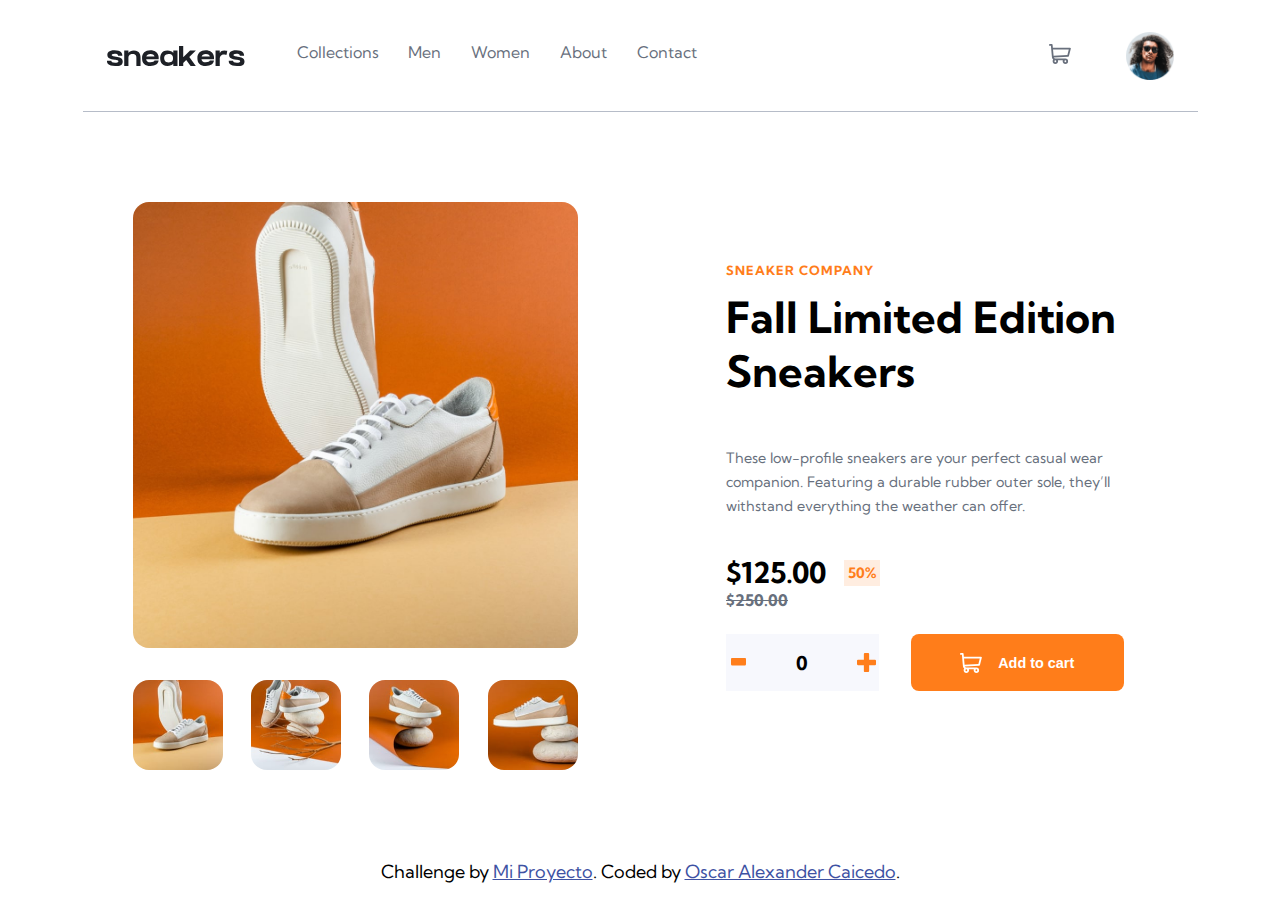
==== index.html @ dd8d0ca4 "Mi primer commit" ====
<!DOCTYPE html>
<html lang="en">
<head>
    <meta charset="UTF-8">
    <meta http-equiv="X-UA-Compatible" content="IE=edge">
    <meta name="viewport" content="width=device-width, initial-scale=1.0">

    <title>Frontend mentor | Alex Caicedo</title>
    <link rel="stylesheet" href="./main.css">

    <style>
      .attribution { font-size: 18px; text-align: center; }
      .attribution a { color: hsl(228, 45%, 44%); }
    </style>
  </head>
  <body>
  
    <main class="main-container">
      <header class="header">
        <div class="header__navigation">
          <img class="header__menu" src="./ecommerce-product-page-main/images/icon-menu.svg" alt="menu icon">
          <img class="header__logo" src="./ecommerce-product-page-main/images/logo.svg" alt="logo">
  
          <nav class="navbar">
            <ul class="navbar__items">
              <li><a class="navbar__link" href="#">Collections</a></li>
              <li><a class="navbar__link" href="#">Men</a></li>
              <li><a class="navbar__link" href="#">Women</a></li>
              <li><a class="navbar__link" href="#">About</a></li>
              <li><a class="navbar__link" href="#">Contact</a></li>
            </ul>
          </nav>
  
  
        </div>
  
        <!-- inicio modal navbar -->
        <div class="modal-navbar__background">
          <nav class="modal-navbar">
            <img class="modal-navbar__close-icon" src="./ecommerce-product-page-main/images/icon-close.svg" alt="" srcset="">
            <ul class="modal-navbar__items">
              <li><a class="modal-navbar__link" href="#">Collections</a></li>
              <li><a class="modal-navbar__link" href="#">Men</a></li>
              <li><a class="modal-navbar__link" href="#">Women</a></li>
              <li><a class="modal-navbar__link" href="#">About</a></li>
              <li><a class="modal-navbar__link" href="#">Contact</a></li>
            </ul>
          </nav>
        </div>
        <!-- final modal navbar -->
  
        <div class="header__cart-avatar">
          <div class="header__cart">
            <div class="header__cart--notification">0</div>
            <img src="./ecommerce-product-page-main/images/icon-cart.svg" alt="">
          </div>
          <img class="header__avatar" src="./ecommerce-product-page-main/images/image-avatar.png" alt="">
        </div>
      </header>
  
      <section class="content">
        <article class="gallery">
          <div class="gallery__image-container">
            <img class="gallery__previus" src="./ecommerce-product-page-main/images/icon-previous.svg" alt="previus">
            <img class="gallery__next" src="./ecommerce-product-page-main/images/icon-next.svg" alt="next">
          </div>
          <div class="gallery__thumnails">
            <img id="1" class="gallery__thumnail" src="./ecommerce-product-page-main/images/image-product-1-thumbnail.jpg" alt="thumnail">
            <img id="2" class="gallery__thumnail" src="./ecommerce-product-page-main/images/image-product-2-thumbnail.jpg" alt="thumnail">
            <img id="3" class="gallery__thumnail" src="./ecommerce-product-page-main/images/image-product-3-thumbnail.jpg" alt="thumnail">
            <img id="4" class="gallery__thumnail" src="./ecommerce-product-page-main/images/image-product-4-thumbnail.jpg" alt="thumnail">
          </div>
        </article>
  
        <article class="details">
          <h2 class="details__company">Sneaker Company</h2>
          <h2 class="details__title">Fall Limited Edition Sneakers</h2>
          <p class="details__description">These low-profile sneakers are your perfect casual wear companion. Featuring a durable rubber outer sole, they’ll withstand everything the weather can offer.</p>
          <div class="details__prices">
            <p class="details__now">$125.00 <span class="details__discount">50%</span> </p>
            <p class="details__before">$250.00</p>
          </div>
          <div class="details__product-quantity">
            <div class="input">
              <img class="input__minus" src="./ecommerce-product-page-main/images/icon-minus.svg" alt="minus">
              <input class="input__number" type="text" value="0">
              <img class="input__plus" src="./ecommerce-product-page-main/images/icon-plus.svg" alt="plus">
            </div>
            <button class="details__button"> <img src="./ecommerce-product-page-main/images/icon-cart -white.svg" alt=""> Add to cart</button>
          </div>
        </article>
      </section>
  
      <!-- inicio cart modal -->
      <div class="cart-modal">
        <p class="cart-modal__title">Cart</p>
        <div class="cart-modal__chekout-container">
          <div class="cart-modal__details-container">
            <img class="cart-modal__image" src="./ecommerce-product-page-main/images/image-product-1-thumbnail.jpg" alt="">
            <div>
              <p class="cart-modal__product">Autumn Limited Edition...</p>
              <p class="cart-modal__price">$125 x3 <span>$375.00</span> </p>
            </div>
            <img class="cart-modal__delete" src="./ecommerce-product-page-main/images/icon-delete.svg" alt="delete">
          </div>
          <button class="cart-modal__chekount" >Checkout</button>
        </div>
      </div>
      <!-- fin cart modal -->
  
      
    </main>
    
    <footer class="attribution">
      Challenge by <a href="" target="_blank">Mi Proyecto</a>. 
      Coded by <a href="" target="">Oscar Alexander Caicedo</a>.
    </footer>
  
    <!-- inicio gallery modal -->
    <div class="modal-gallery__background">
      <article class="modal-gallery">
        <div class="modal-gallery__close-container">
          <img class="modal-gallery__close" src="./ecommerce-product-page-main/images/icon-close.svg" alt="icon close">
        </div>
        <div class="modal-gallery__image-container">
          <img class="modal-gallery__previus" src="./ecommerce-product-page-main/images/icon-previous.svg" alt="previus">
          <img class="modal-gallery__next" src="./ecommerce-product-page-main/images/icon-next.svg" alt="next">
        </div>
        <div class="modal-gallery__thumnails">
          <img id="m1" class="modal-gallery__thumnail" src="./ecommerce-product-page-main/images/image-product-1-thumbnail.jpg" alt="thumnail">
          <img id="m2" class="modal-gallery__thumnail" src="./ecommerce-product-page-main/images/image-product-2-thumbnail.jpg" alt="thumnail">
          <img id="m3" class="modal-gallery__thumnail" src="./ecommerce-product-page-main/images/image-product-3-thumbnail.jpg" alt="thumnail">
          <img id="m4" class="modal-gallery__thumnail" src="./ecommerce-product-page-main/images/image-product-4-thumbnail.jpg" alt="thumnail">
        </div>
      </article>
    </div>
    <!-- fin gallery modal -->
  
    <script src="./main.js"></script>
  </body>
  </html>
---- main.css ----
@import url("https://fonts.googleapis.com/css2?family=Kumbh+Sans:wght@400;700&display=swap");
* {
  margin: 0;
  padding: 0;
  box-sizing: border-box;
}
* .attribution {
  text-align: center;
}

body {
  font-family: "Kumbh Sans", sans-serif;
}

.header {
  display: flex;
  align-items: center;
  justify-content: space-between;
  height: 68px;
  padding: 0 24px;
}
@media (min-width: 1115px) {
  .header {
    height: 112px;
    border-bottom: 1px solid hsl(220deg, 14%, 75%);
  }
}
.header__navigation {
  width: 175px;
  height: 100%;
  display: flex;
  align-items: center;
  justify-content: space-between;
}
@media (min-width: 1115px) {
  .header__navigation {
    width: 590px;
  }
}
.header__menu:hover {
  cursor: pointer;
}
@media (min-width: 1115px) {
  .header__menu {
    display: none;
  }
}
.header__cart-avatar {
  display: flex;
  align-items: center;
  justify-content: space-between;
  width: 70px;
}
@media (min-width: 1115px) {
  .header__cart-avatar {
    width: 125px;
  }
}
.header__cart {
  position: relative;
}
.header__cart--notification {
  display: none;
  background-color: hsl(26deg, 100%, 55%);
  width: 15px;
  height: 12px;
  border-radius: 16px;
  position: absolute;
  top: -2px;
  right: -5px;
  font-size: 0.6em;
  text-align: center;
  color: hsl(0deg, 0%, 100%);
}
.header__cart:hover {
  cursor: pointer;
}
.header__avatar {
  width: 24px;
}
@media (min-width: 1115px) {
  .header__avatar {
    width: 48px;
  }
}
.header__avatar:hover {
  cursor: pointer;
  border: 2px solid hsl(26deg, 100%, 55%);
  border-radius: 50%;
}

.navbar {
  display: none;
  width: 400px;
}
.navbar__items {
  list-style: none;
  display: flex;
  justify-content: space-between;
}
.navbar__link {
  text-decoration: none;
  color: hsl(219deg, 9%, 45%);
  display: block;
  height: 112px;
  padding-top: 42px;
}
.navbar__link:hover {
  border-bottom: 4px solid hsl(26deg, 100%, 55%);
}
@media (min-width: 1115px) {
  .navbar {
    display: block;
  }
}

.modal-navbar {
  background-color: hsl(0deg, 0%, 100%);
  width: 250px;
  height: 100vh;
  padding: 28px 24px;
  display: none;
}
.modal-navbar__background {
  background-color: hsla(0deg, 2%, 38%, 0.356);
  position: absolute;
  top: 0;
  left: 0;
  width: 100%;
  height: 100%;
  z-index: 1;
  display: none;
  overflow: hidden;
}
.modal-navbar__items {
  display: flex;
  flex-direction: column;
  justify-content: space-between;
  height: 200px;
  list-style: none;
  margin-top: 50px;
}
.modal-navbar__link {
  text-decoration: none;
  color: hsl(220deg, 13%, 13%);
  font-weight: 700;
  font-size: 1.1em;
}
.modal-navbar__close-icon:hover {
  cursor: pointer;
}

.gallery__image-container {
  height: 300px;
  width: 100%;
  background-image: url("../ecommerce-product-page-main/images/image-product-1.jpg");
  background-position-y: -35px;
  background-size: cover;
}
.gallery__previus {
  background-color: hsl(0deg, 0%, 100%);
  width: 40px;
  height: 40px;
  padding: 12px;
  border-radius: 50%;
  position: absolute;
  top: 170px;
  left: 15px;
}
.gallery__previus:hover {
  cursor: pointer;
}
@media (min-width: 1115px) {
  .gallery__previus {
    display: none;
  }
}
.gallery__next {
  background-color: hsl(0deg, 0%, 100%);
  width: 40px;
  height: 40px;
  padding: 12px;
  border-radius: 50%;
  position: absolute;
  top: 170px;
  left: 320px;
}
.gallery__next:hover {
  cursor: pointer;
}
@media (min-width: 1115px) {
  .gallery__next {
    display: none;
  }
}
.gallery__thumnails {
  display: none;
}
@media (min-width: 1115px) {
  .gallery__thumnails {
    display: flex;
    justify-content: space-between;
  }
}
.gallery__thumnail {
  width: 90px;
  border-radius: 16px;
}
.gallery__thumnail:hover {
  cursor: pointer;
  border: 2px solid hsl(26deg, 100%, 55%);
}
@media (min-width: 1115px) {
  .gallery {
    width: 446px;
    cursor: pointer;
  }
  .gallery__image-container {
    background-position-y: 0;
    border-radius: 16px;
    height: 446px;
    margin-bottom: 32px;
  }
}

.details {
  padding: 24px;
}
.details__company {
  color: hsl(26deg, 100%, 55%);
  text-transform: uppercase;
  font-size: 0.8em;
  letter-spacing: 1px;
  margin-bottom: 12px;
}
.details__title {
  font-size: 1.7em;
  margin-bottom: 16px;
}
.details__description {
  font-size: 0.94em;
  color: hsl(219deg, 9%, 45%);
  line-height: 24px;
  margin-bottom: 24px;
}
.details__prices {
  display: flex;
  justify-content: space-between;
  margin-bottom: 24px;
  align-items: center;
}
.details__now {
  font-size: 1.8em;
  font-weight: 700;
  display: flex;
  align-items: center;
  gap: 18px;
}
.details__discount {
  font-size: 0.5em;
  background-color: hsl(25deg, 100%, 94%);
  color: hsl(26deg, 100%, 55%);
  padding: 4px;
  border: 4px;
}
.details__before {
  font-weight: 700;
  color: hsl(219deg, 9%, 45%);
  text-decoration: line-through;
}
.details__button {
  background-color: hsl(26deg, 100%, 55%);
  width: 100%;
  height: 57px;
  border-radius: 8px;
  border: none;
  color: hsl(0deg, 0%, 100%);
  font-size: 0.9em;
  font-weight: 700;
  display: flex;
  align-items: center;
  justify-content: center;
  gap: 16px;
}
.details__button:hover {
  cursor: pointer;
  opacity: 0.5;
}
@media (min-width: 1115px) {
  .details {
    width: 446px;
    padding-top: 60px;
  }
  .details__title {
    font-size: 2.7em;
    margin-bottom: 48px;
  }
  .details__description {
    font-size: 0.9em;
    margin-bottom: 37px;
  }
  .details__prices {
    flex-direction: column;
    align-items: flex-start;
  }
  .details__product-quantity {
    display: flex;
    gap: 32px;
  }
}

.input {
  height: 57px;
  display: flex;
  justify-content: space-between;
  background-color: hsl(223deg, 64%, 98%);
}
.input__minus {
  width: 25px;
  height: 100%;
  padding: 24px 5px;
}
.input__minus:hover {
  cursor: pointer;
}
.input__number {
  width: 100%;
  border: none;
  background-color: hsl(223deg, 64%, 98%);
  font-size: 1.2em;
  font-weight: 700;
  font-family: "Kumbh Sans", sans-serif;
  text-align: center;
  outline: none;
}
.input__plus {
  width: 25px;
  height: 100%;
  padding: 19px 3px;
}
.input__plus:hover {
  cursor: pointer;
}

.cart-modal {
  display: none;
  width: 360px;
  height: 260px;
  border-radius: 8px;
  box-shadow: 3px 3px 10px;
  position: absolute;
  top: 75px;
  right: 6px;
  background-color: hsl(0deg, 0%, 100%);
}
.cart-modal__title {
  font-weight: 700;
  padding: 24px;
  border-bottom: 1px solid hsl(220deg, 14%, 75%);
}
.cart-modal__chekout-container {
  padding: 24px;
}
.cart-modal__details-container {
  display: flex;
  align-items: center;
  justify-content: space-between;
  margin-bottom: 24px;
  color: hsl(219deg, 9%, 45%);
}
.cart-modal__image {
  width: 50px;
  border-radius: 4px;
}
.cart-modal__price span {
  color: hsla(0deg, 2%, 38%, 0.356);
  font-weight: 700;
}
.cart-modal__delete:hover {
  cursor: pointer;
}
.cart-modal__chekount {
  background-color: hsl(26deg, 100%, 55%);
  width: 100%;
  height: 57px;
  border-radius: 8px;
  border: none;
  color: hsl(0deg, 0%, 100%);
  font-size: 0.9em;
  font-weight: 700;
  display: flex;
  align-items: center;
  justify-content: center;
  gap: 16px;
}
.cart-modal__chekount:hover {
  cursor: pointer;
  opacity: 0.5;
}

.modal-gallery {
  width: 550px;
}
.modal-gallery__background {
  background-color: hsla(0deg, 2%, 38%, 0.356);
  position: absolute;
  top: 0;
  left: 0;
  width: 100%;
  height: 100%;
  z-index: 1;
  display: none;
  overflow: hidden;
  display: none;
  place-content: center;
}
.modal-gallery__close-container {
  text-align: right;
  height: 30px;
}
.modal-gallery__close {
  width: 16px;
}
.modal-gallery__close:hover {
  cursor: pointer;
  content: url("../ecommerce-product-page-main/images/icon-close-orange.svg");
}
.modal-gallery__image-container {
  background-image: url("../ecommerce-product-page-main/images/image-product-1.jpg");
  height: 446px;
  background-size: cover;
  border-radius: 16px;
  margin-bottom: 32px;
  position: relative;
}
.modal-gallery__thumnails {
  display: flex;
  justify-content: space-between;
  width: 450px;
  margin: auto;
}
.modal-gallery__thumnail {
  width: 90px;
  border-radius: 16px;
}
.modal-gallery__thumnail:hover {
  cursor: pointer;
  border: 2px solid hsl(26deg, 100%, 55%);
}
.modal-gallery__previus {
  background-color: hsl(0deg, 0%, 100%);
  width: 40px;
  height: 40px;
  padding: 12px;
  border-radius: 50%;
  position: absolute;
  top: 190px;
  left: -15px;
}
.modal-gallery__previus:hover {
  cursor: pointer;
}
@media (min-width: 1115px) {
  .modal-gallery__previus {
    display: block;
  }
}
.modal-gallery__next {
  background-color: hsl(0deg, 0%, 100%);
  width: 40px;
  height: 40px;
  padding: 12px;
  border-radius: 50%;
  position: absolute;
  top: 190px;
  left: 520px;
}
.modal-gallery__next:hover {
  cursor: pointer;
}
@media (min-width: 1115px) {
  .modal-gallery__next {
    display: block;
  }
}

.main-container {
  width: 375px;
  margin: auto;
  position: relative;
}
@media (min-width: 1115px) {
  .main-container {
    width: 1115px;
  }
}

@media (min-width: 1115px) {
  .content {
    display: flex;
    padding: 90px 50px;
    gap: 124px;
  }
}

.show {
  display: block;
}

.cart-empty {
  font-weight: 700;
  color: hsla(0deg, 2%, 38%, 0.356);
  text-align: center;
  margin-top: 30px;
}

/*# sourceMappingURL=main.css.map */
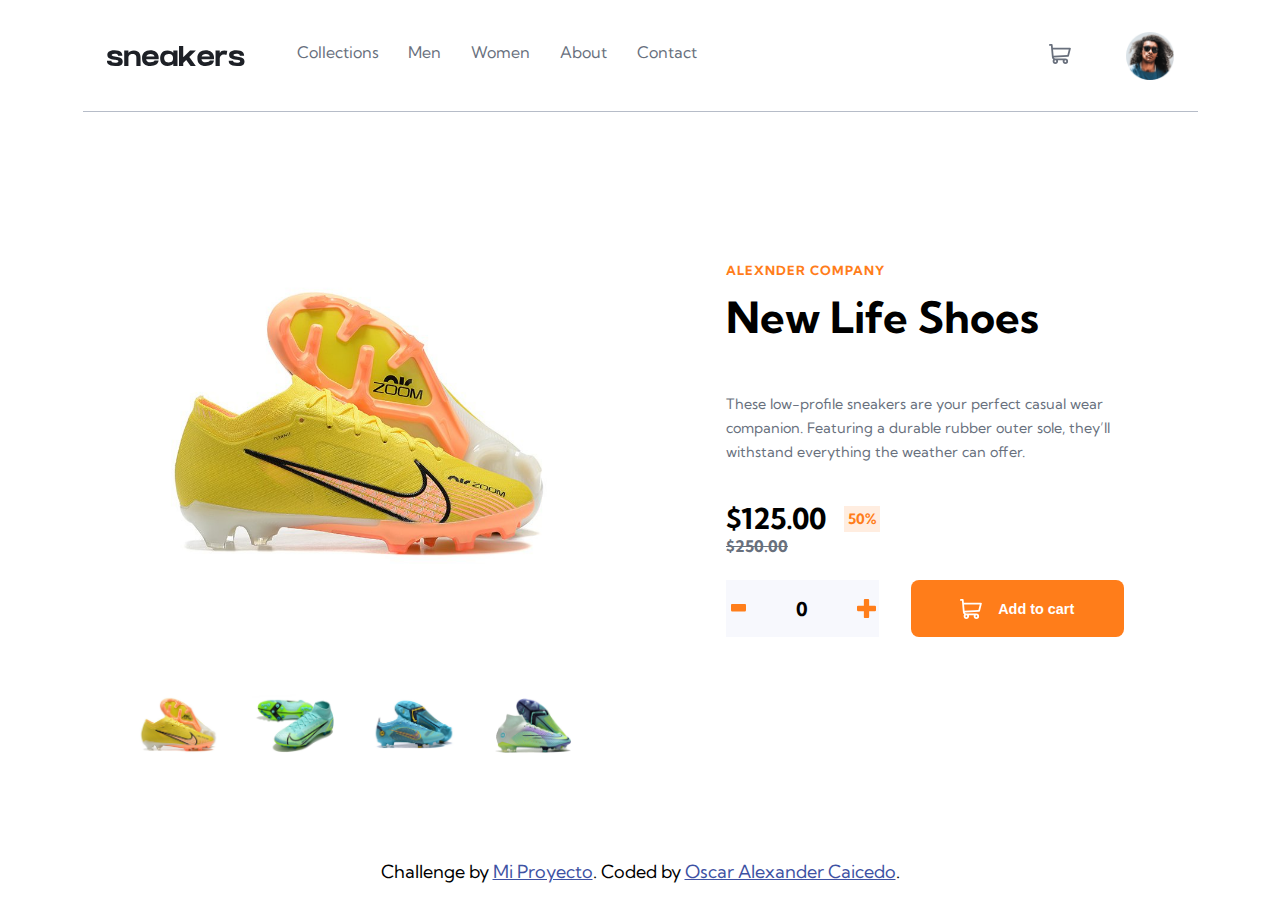
==== commit 8edfd566: "pasarela de pago" ====
--- a/index.html
+++ b/index.html
@@ -73,8 +73,8 @@
         </article>
   
         <article class="details">
-          <h2 class="details__company">Sneaker Company</h2>
-          <h2 class="details__title">Fall Limited Edition Sneakers</h2>
+          <h2 class="details__company">ALEXNDER Company</h2>
+          <h2 class="details__title">New Life Shoes</h2>
           <p class="details__description">These low-profile sneakers are your perfect casual wear companion. Featuring a durable rubber outer sole, they’ll withstand everything the weather can offer.</p>
           <div class="details__prices">
             <p class="details__now">$125.00 <span class="details__discount">50%</span> </p>
@@ -103,20 +103,13 @@
             </div>
             <img class="cart-modal__delete" src="./ecommerce-product-page-main/images/icon-delete.svg" alt="delete">
           </div>
-          <button class="cart-modal__chekount" >Checkout</button>
+          <a href="pasareladepago/pasarela.html" class="cart-modal__chekount">Checkout</a>
+          
         </div>
       </div>
       <!-- fin cart modal -->
-  
-      
-    </main>
-    
-    <footer class="attribution">
-      Challenge by <a href="" target="_blank">Mi Proyecto</a>. 
-      Coded by <a href="" target="">Oscar Alexander Caicedo</a>.
-    </footer>
-  
-    <!-- inicio gallery modal -->
+
+      <!-- inicio gallery modal -->
     <div class="modal-gallery__background">
       <article class="modal-gallery">
         <div class="modal-gallery__close-container">
@@ -136,6 +129,16 @@
     </div>
     <!-- fin gallery modal -->
   
+      
+    </main>
+    
+    <footer class="attribution">
+      Challenge by <a href="" target="_blank">Mi Proyecto</a>. 
+      Coded by <a href="" target="">Oscar Alexander Caicedo</a>.
+    </footer>
+  
+    
+  
     <script src="./main.js"></script>
   </body>
   </html>--- a/main.css
+++ b/main.css
@@ -119,7 +119,6 @@
   width: 250px;
   height: 100vh;
   padding: 28px 24px;
-  display: none;
 }
 .modal-navbar__background {
   background-color: hsla(0deg, 2%, 38%, 0.356);
@@ -129,7 +128,6 @@
   width: 100%;
   height: 100%;
   z-index: 1;
-  display: none;
   overflow: hidden;
 }
 .modal-navbar__items {
@@ -284,7 +282,7 @@
 }
 .details__button:hover {
   cursor: pointer;
-  opacity: 0.5;
+  opacity: 0.6;
 }
 @media (min-width: 1115px) {
   .details {
@@ -395,7 +393,7 @@
 }
 .cart-modal__chekount:hover {
   cursor: pointer;
-  opacity: 0.5;
+  opacity: 0.6;
 }
 
 .modal-gallery {
@@ -409,7 +407,6 @@
   width: 100%;
   height: 100%;
   z-index: 1;
-  display: none;
   overflow: hidden;
   display: none;
   place-content: center;
